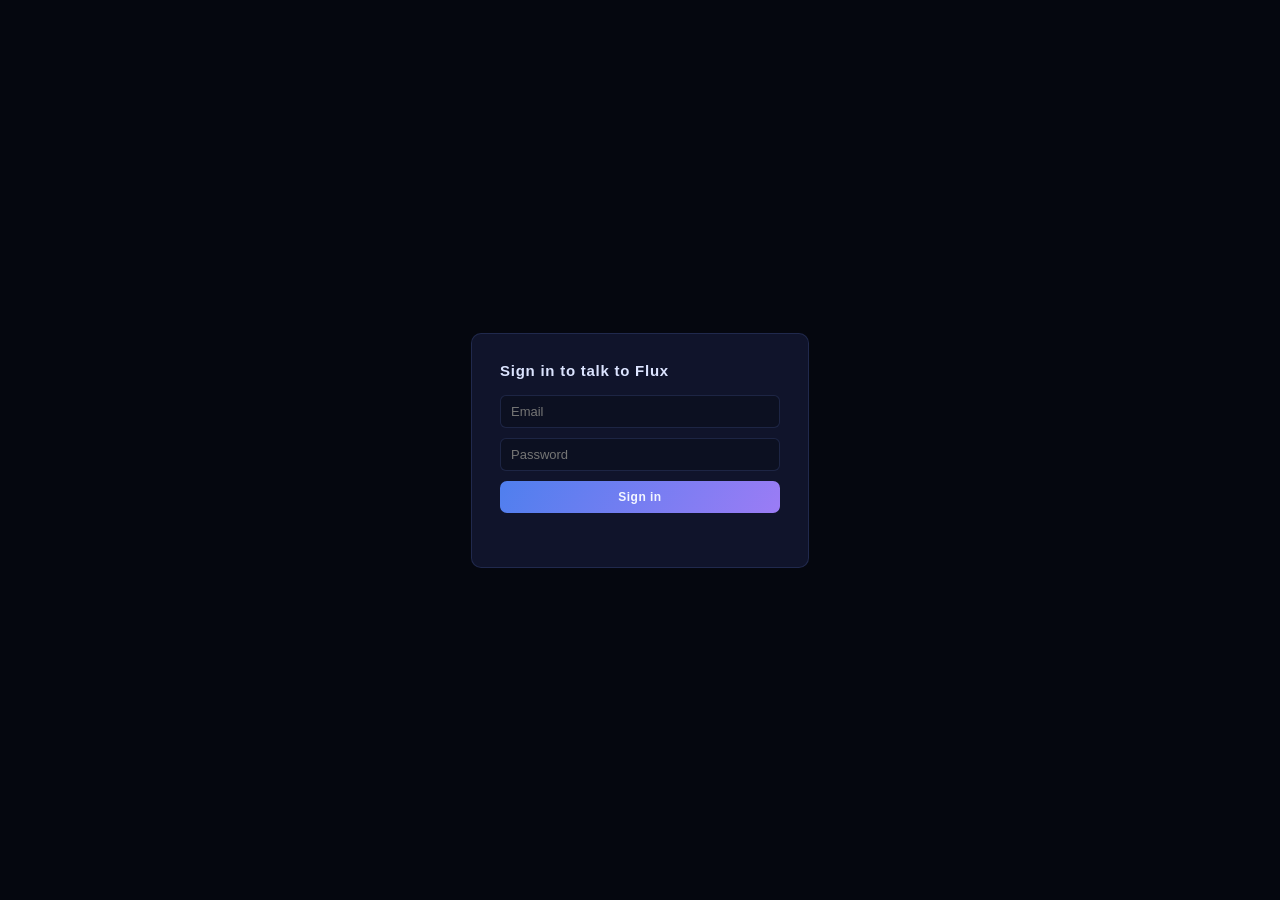
==== index.html @ c89349c3 "Add initial HTML structure for sign-in page" ====
<!DOCTYPE html>
<html lang="en">
<head>
<meta charset="UTF-8" />
<meta name="viewport" content="width=device-width, initial-scale=1.0" />
<title>Flux — quick test</title>
<link rel="stylesheet" href="style.css" />
<style>
  /* Minimal styling just for the sign-in step — Flux's own window.css
     takes over once you're signed in and it mounts. */
  body { margin: 0; height: 100vh; background: #05070f; font-family: -apple-system, "Segoe UI", sans-serif; }
  #signin-screen {
    height: 100vh; display: flex; align-items: center; justify-content: center;
  }
  #signin-box {
    background: #10142b; border: 1px solid rgba(120,150,255,0.16); border-radius: 10px;
    padding: 28px; width: 280px; color: #dce4ff;
  }
  #signin-box h2 { margin: 0 0 16px; font-size: 15px; letter-spacing: 0.05em; }
  #signin-box input {
    width: 100%; box-sizing: border-box; margin-bottom: 10px; padding: 8px 10px;
    background: rgba(10,14,28,0.6); border: 1px solid rgba(120,150,255,0.16);
    border-radius: 6px; color: #dce4ff; font-size: 13px;
  }
  #signin-box button {
    width: 100%; padding: 9px; border: none; border-radius: 7px; cursor: pointer;
    background: linear-gradient(120deg, #4f7fee, #9b7cf5); color: #f4f7ff;
    font-weight: 600; letter-spacing: 0.04em; font-size: 12px;
  }
  #signin-error { color: #f2a9a9; font-size: 12px; margin-top: 10px; min-height: 16px; }
  #flux-mount { height: 100vh; display: none; }
</style>
</head>
<body>

  <!--
    This is a QUICK TEST HARNESS, not part of the real SinkOS integration.
    It exists purely so you can sign in with your real SinkOS account and
    talk to Flux directly in a browser, before it's wired into the actual
    SinkOS app registry/desktop.

    It signs in using the same Supabase project your other SinkOS modules
    use, then mounts FluxApp exactly the way SinkOS eventually will —
    FluxApp's default getAuthToken() reads window.sb.auth.getSession()
    automatically, so no special wiring is needed here beyond setting
    window.sb before calling flux.mount().
  -->

  <div id="signin-screen">
    <div id="signin-box">
      <h2>Sign in to talk to Flux</h2>
      <input type="email" id="email" placeholder="Email" autocomplete="username" />
      <input type="password" id="password" placeholder="Password" autocomplete="current-password" />
      <button id="signin-btn">Sign in</button>
      <div id="signin-error"></div>
    </div>
  </div>

  <div id="flux-mount"></div>

  <script type="module">
    import { createClient } from "https://esm.sh/@supabase/supabase-js@2";
    import { FluxApp } from "./flux.js";

    // Same Supabase project every other SinkOS module already talks to.
    const SUPABASE_URL = "https://okknkixdbjsnqrwlfgzn.supabase.co";
    const SUPABASE_ANON_KEY = "eyJhbGciOiJIUzI1NiIsInR5cCI6IkpXVCJ9.eyJpc3MiOiJzdXBhYmFzZSIsInJlZiI6Im9ra25raXhkYmpzbnFyd2xmZ3puIiwicm9sZSI6ImFub24iLCJpYXQiOjE3ODI1NzgwNzQsImV4cCI6MjA5ODE1NDA3NH0.L2QDUnez8KjIM8yg9cB9cs-tTq6nedk3CCpuJBjWBEg";

    const sb = createClient(SUPABASE_URL, SUPABASE_ANON_KEY);
    window.sb = sb; // FluxApp's default getAuthToken() reads this

    const signinScreen = document.getElementById("signin-screen");
    const fluxMount = document.getElementById("flux-mount");
    const errorEl = document.getElementById("signin-error");

    async function mountFlux() {
      signinScreen.style.display = "none";
      fluxMount.style.display = "block";
      const flux = new FluxApp({
        mountEl: fluxMount,
        apiBaseUrl: "http://localhost:5001",
      });
      await flux.mount();
      window.flux = flux; // handy for poking at from devtools
    }

    // Already signed in from a previous visit (session persists via
    // localStorage)? Skip the form entirely.
    const { data: { session } } = await sb.auth.getSession();
    if (session) {
      mountFlux();
    }

    document.getElementById("signin-btn").addEventListener("click", async () => {
      errorEl.textContent = "";
      const email = document.getElementById("email").value.trim();
      const password = document.getElementById("password").value;
      const { error } = await sb.auth.signInWithPassword({ email, password });
      if (error) {
        errorEl.textContent = error.message;
        return;
      }
      mountFlux();
    });
  </script>
</body>
</html>
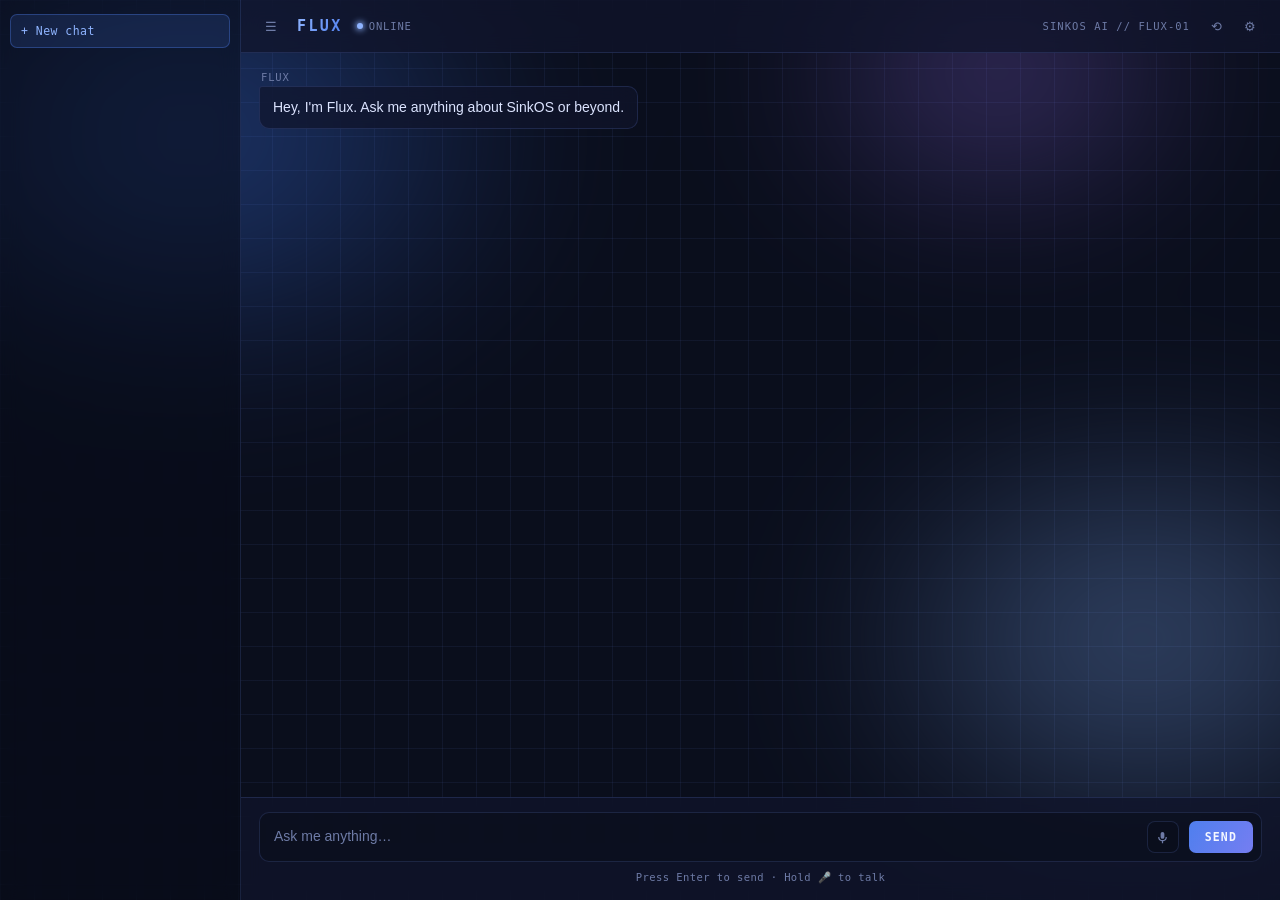
==== commit b3abea09: "Update title and restructure HTML layout" ====
--- a/index.html
+++ b/index.html
@@ -3,105 +3,87 @@
 <head>
 <meta charset="UTF-8" />
 <meta name="viewport" content="width=device-width, initial-scale=1.0" />
-<title>Flux — quick test</title>
+<title>Flux — SinkOS</title>
 <link rel="stylesheet" href="style.css" />
-<style>
-  /* Minimal styling just for the sign-in step — Flux's own window.css
-     takes over once you're signed in and it mounts. */
-  body { margin: 0; height: 100vh; background: #05070f; font-family: -apple-system, "Segoe UI", sans-serif; }
-  #signin-screen {
-    height: 100vh; display: flex; align-items: center; justify-content: center;
-  }
-  #signin-box {
-    background: #10142b; border: 1px solid rgba(120,150,255,0.16); border-radius: 10px;
-    padding: 28px; width: 280px; color: #dce4ff;
-  }
-  #signin-box h2 { margin: 0 0 16px; font-size: 15px; letter-spacing: 0.05em; }
-  #signin-box input {
-    width: 100%; box-sizing: border-box; margin-bottom: 10px; padding: 8px 10px;
-    background: rgba(10,14,28,0.6); border: 1px solid rgba(120,150,255,0.16);
-    border-radius: 6px; color: #dce4ff; font-size: 13px;
-  }
-  #signin-box button {
-    width: 100%; padding: 9px; border: none; border-radius: 7px; cursor: pointer;
-    background: linear-gradient(120deg, #4f7fee, #9b7cf5); color: #f4f7ff;
-    font-weight: 600; letter-spacing: 0.04em; font-size: 12px;
-  }
-  #signin-error { color: #f2a9a9; font-size: 12px; margin-top: 10px; min-height: 16px; }
-  #flux-mount { height: 100vh; display: none; }
-</style>
 </head>
 <body>
 
   <!--
-    This is a QUICK TEST HARNESS, not part of the real SinkOS integration.
-    It exists purely so you can sign in with your real SinkOS account and
-    talk to Flux directly in a browser, before it's wired into the actual
-    SinkOS app registry/desktop.
-
-    It signs in using the same Supabase project your other SinkOS modules
-    use, then mounts FluxApp exactly the way SinkOS eventually will —
-    FluxApp's default getAuthToken() reads window.sb.auth.getSession()
-    automatically, so no special wiring is needed here beyond setting
-    window.sb before calling flux.mount().
+    This file works two ways:
+    1. Opened directly in a browser -> it self-mounts into #flux-standalone-mount
+       below, so you get a live, styled preview of the app.
+    2. Fetched by flux.js from inside SinkOS -> only the <template> contents
+       are cloned out and injected into whatever window container SinkOS gives it.
+    Either way, style.css and flux.js must sit alongside this file.
   -->
 
-  <div id="signin-screen">
-    <div id="signin-box">
-      <h2>Sign in to talk to Flux</h2>
-      <input type="email" id="email" placeholder="Email" autocomplete="username" />
-      <input type="password" id="password" placeholder="Password" autocomplete="current-password" />
-      <button id="signin-btn">Sign in</button>
-      <div id="signin-error"></div>
+  <div id="flux-standalone-mount" class="flux-standalone-mount"></div>
+
+  <template id="flux-window-template">
+    <div class="flux-window" id="flux-window">
+      <div class="flux-grid" aria-hidden="true"></div>
+      <div class="flux-aurora" aria-hidden="true"></div>
+
+      <aside class="flux-sidebar" id="flux-sidebar">
+        <button class="flux-new-chat-btn" id="flux-new-chat-btn">+ New chat</button>
+        <div class="flux-conversation-list" id="flux-conversation-list">
+          <!-- conversation items injected by flux.js -->
+        </div>
+      </aside>
+
+      <div class="flux-main">
+        <header class="flux-titlebar">
+          <div class="flux-titlebar-left">
+            <button class="flux-icon-btn flux-sidebar-toggle" id="flux-sidebar-toggle" title="Toggle chat history">☰</button>
+            <span class="flux-title">FLUX</span>
+            <span class="flux-status"><span class="flux-status-dot"></span>ONLINE</span>
+          </div>
+          <div class="flux-titlebar-right">
+            <span class="flux-tag">SINKOS AI // FLUX-01</span>
+            <button class="flux-icon-btn" id="flux-clear-btn" title="Clear this conversation">⟲</button>
+            <button class="flux-icon-btn" id="flux-settings-btn" title="Settings">⚙</button>
+          </div>
+        </header>
+
+        <div class="flux-body">
+          <div class="flux-messages" id="flux-messages">
+            <div class="flux-msg flux-msg-assistant">
+              <div class="flux-msg-role">Flux</div>
+              <div class="flux-msg-content">Hey, I'm Flux. Ask me anything about SinkOS or beyond.</div>
+            </div>
+          </div>
+
+          <form class="flux-input-bar" id="flux-input-form">
+            <div class="flux-input-row">
+              <textarea
+                id="flux-input"
+                class="flux-input"
+                placeholder="Ask me anything…"
+                rows="1"
+              ></textarea>
+              <button type="button" class="flux-mic-btn" id="flux-mic-btn" title="Hold to talk">
+                <svg viewBox="0 0 24 24" width="15" height="15" fill="currentColor" aria-hidden="true">
+                  <path d="M12 14a3 3 0 0 0 3-3V6a3 3 0 0 0-6 0v5a3 3 0 0 0 3 3zm5-3a5 5 0 0 1-10 0H5a7 7 0 0 0 6 6.92V21h2v-3.08A7 7 0 0 0 19 11h-2z"/>
+                </svg>
+              </button>
+              <button type="submit" class="flux-send-btn" id="flux-send-btn">SEND</button>
+            </div>
+            <div class="flux-input-hint" id="flux-input-hint">Press Enter to send · Hold 🎤 to talk</div>
+          </form>
+        </div>
+      </div>
+
+      <!-- Settings panel (hidden by default) -->
+      <div class="flux-settings-panel" id="flux-settings-panel" hidden>
+        <h3>Flux Settings</h3>
+        <label for="flux-api-base">Backend URL</label>
+        <input type="text" id="flux-api-base" placeholder="http://localhost:5001" />
+        <button id="flux-settings-save">Save</button>
+        <button id="flux-settings-close">Close</button>
+      </div>
     </div>
-  </div>
+  </template>
 
-  <div id="flux-mount"></div>
-
-  <script type="module">
-    import { createClient } from "https://esm.sh/@supabase/supabase-js@2";
-    import { FluxApp } from "./flux.js";
-
-    // Same Supabase project every other SinkOS module already talks to.
-    const SUPABASE_URL = "https://okknkixdbjsnqrwlfgzn.supabase.co";
-    const SUPABASE_ANON_KEY = "eyJhbGciOiJIUzI1NiIsInR5cCI6IkpXVCJ9.eyJpc3MiOiJzdXBhYmFzZSIsInJlZiI6Im9ra25raXhkYmpzbnFyd2xmZ3puIiwicm9sZSI6ImFub24iLCJpYXQiOjE3ODI1NzgwNzQsImV4cCI6MjA5ODE1NDA3NH0.L2QDUnez8KjIM8yg9cB9cs-tTq6nedk3CCpuJBjWBEg";
-
-    const sb = createClient(SUPABASE_URL, SUPABASE_ANON_KEY);
-    window.sb = sb; // FluxApp's default getAuthToken() reads this
-
-    const signinScreen = document.getElementById("signin-screen");
-    const fluxMount = document.getElementById("flux-mount");
-    const errorEl = document.getElementById("signin-error");
-
-    async function mountFlux() {
-      signinScreen.style.display = "none";
-      fluxMount.style.display = "block";
-      const flux = new FluxApp({
-        mountEl: fluxMount,
-        apiBaseUrl: "http://localhost:5001",
-      });
-      await flux.mount();
-      window.flux = flux; // handy for poking at from devtools
-    }
-
-    // Already signed in from a previous visit (session persists via
-    // localStorage)? Skip the form entirely.
-    const { data: { session } } = await sb.auth.getSession();
-    if (session) {
-      mountFlux();
-    }
-
-    document.getElementById("signin-btn").addEventListener("click", async () => {
-      errorEl.textContent = "";
-      const email = document.getElementById("email").value.trim();
-      const password = document.getElementById("password").value;
-      const { error } = await sb.auth.signInWithPassword({ email, password });
-      if (error) {
-        errorEl.textContent = error.message;
-        return;
-      }
-      mountFlux();
-    });
-  </script>
+  <script type="module" src="flux.js"></script>
 </body>
 </html>
--- a/style.css
+++ b/style.css
@@ -0,0 +1,566 @@
+/*
+  Flux — SinkOS AI Assistant
+  Design tokens:
+    --flux-bg           #0A0E1C  deep navy canvas
+    --flux-surface      #10142B  panel surface (titlebar / input bar)
+    --flux-border       rgba(120,150,255,0.16)  hairline borders
+    --flux-text         #DCE4FF  primary text
+    --flux-text-dim     #6E7BA6  secondary text
+    --flux-blue         #4F7FEE  primary accent (from reference)
+    --flux-blue-light   #8FB4FF  lighter blue for gradients/highlights
+    --flux-purple       #9B7CF5  light purple hint, used sparingly
+  Type: ui-monospace throughout the chrome (titlebar, tags, hints) for the
+  terminal/OS feel; Inter for message content, which is what's actually read.
+  Signature: a faint animated grid (nod to the reference image) plus a
+  slow-drifting blue field with a single small purple bloom — motion +
+  a mostly-blue palette with one hint of violet, rather than a static logo.
+*/
+
+.flux-standalone-mount {
+  display: flex;
+  height: 100vh;
+  width: 100vw;
+}
+
+html, body {
+  margin: 0;
+  height: 100%;
+  background: #05070f;
+}
+
+.flux-standalone-mount .flux-window {
+  width: 100%;
+  height: 100%;
+  border-radius: 0;
+  border: none;
+  box-shadow: none;
+}
+
+/* ---------- Flux window ---------- */
+
+.flux-window {
+  --flux-bg: #0a0e1c;
+  --flux-surface: #10142b;
+  --flux-border: rgba(120, 150, 255, 0.16);
+  --flux-text: #dce4ff;
+  --flux-text-dim: #6e7ba6;
+  --flux-blue: #4f7fee;
+  --flux-blue-light: #8fb4ff;
+  --flux-purple: #9b7cf5;
+  --flux-user-bg: rgba(79, 127, 238, 0.16);
+
+  display: flex;
+  flex-direction: row;
+  width: 100%;
+  height: 100%;
+  min-height: 420px;
+  background: var(--flux-bg);
+  color: var(--flux-text);
+  font-family: "Inter", -apple-system, BlinkMacSystemFont, "Segoe UI", sans-serif;
+  border-radius: 10px;
+  overflow: hidden;
+  border: 1px solid var(--flux-border);
+  position: relative;
+  isolation: isolate;
+}
+
+/* ---------- Sidebar (conversation history) ---------- */
+
+.flux-sidebar {
+  width: 220px;
+  flex-shrink: 0;
+  display: flex;
+  flex-direction: column;
+  gap: 10px;
+  padding: 14px 10px;
+  background: rgba(8, 11, 24, 0.55);
+  border-right: 1px solid var(--flux-border);
+  backdrop-filter: blur(10px);
+  transition: margin-left 0.2s ease, opacity 0.2s ease;
+  overflow-y: auto;
+}
+
+.flux-window.flux-sidebar-collapsed .flux-sidebar {
+  margin-left: -220px;
+  opacity: 0;
+  pointer-events: none;
+}
+
+.flux-new-chat-btn {
+  flex-shrink: 0;
+  background: rgba(79, 127, 238, 0.14);
+  border: 1px solid rgba(79, 127, 238, 0.35);
+  color: var(--flux-blue-light);
+  font-family: ui-monospace, "JetBrains Mono", monospace;
+  font-size: 11.5px;
+  letter-spacing: 0.04em;
+  padding: 9px 10px;
+  border-radius: 7px;
+  cursor: pointer;
+  text-align: left;
+  transition: background 0.15s ease;
+}
+
+.flux-new-chat-btn:hover {
+  background: rgba(79, 127, 238, 0.24);
+}
+
+.flux-conversation-list {
+  display: flex;
+  flex-direction: column;
+  gap: 3px;
+  overflow-y: auto;
+}
+
+.flux-conversation-item {
+  display: flex;
+  align-items: center;
+  gap: 6px;
+  padding: 8px 9px;
+  border-radius: 7px;
+  cursor: pointer;
+  color: var(--flux-text-dim);
+  font-size: 12.5px;
+  transition: background 0.15s ease, color 0.15s ease;
+}
+
+.flux-conversation-item:hover {
+  background: rgba(120, 150, 255, 0.08);
+  color: var(--flux-text);
+}
+
+.flux-conversation-item.flux-active {
+  background: rgba(79, 127, 238, 0.16);
+  color: var(--flux-text);
+}
+
+.flux-conversation-title {
+  flex: 1;
+  overflow: hidden;
+  text-overflow: ellipsis;
+  white-space: nowrap;
+}
+
+.flux-conversation-delete {
+  flex-shrink: 0;
+  background: transparent;
+  border: none;
+  color: var(--flux-text-dim);
+  font-size: 12px;
+  cursor: pointer;
+  opacity: 0;
+  padding: 2px 4px;
+  border-radius: 4px;
+}
+
+.flux-conversation-item:hover .flux-conversation-delete {
+  opacity: 1;
+}
+
+.flux-conversation-delete:hover {
+  color: #f2a9a9;
+  background: rgba(242, 169, 169, 0.12);
+}
+
+/* ---------- Main content column ---------- */
+
+.flux-main {
+  flex: 1;
+  min-width: 0;
+  display: flex;
+  flex-direction: column;
+}
+
+/* Faint graph-paper grid, echoing the reference image's backdrop */
+.flux-grid {
+  position: absolute;
+  inset: 0;
+  z-index: -2;
+  background-image:
+    linear-gradient(rgba(120, 150, 255, 0.07) 1px, transparent 1px),
+    linear-gradient(90deg, rgba(120, 150, 255, 0.07) 1px, transparent 1px);
+  background-size: 34px 34px;
+  animation: flux-grid-drift 40s linear infinite;
+}
+
+@keyframes flux-grid-drift {
+  0%   { background-position: 0 0, 0 0; }
+  100% { background-position: 0 -340px, -340px 0; }
+}
+
+/* The signature field: mostly blue, one small purple bloom — flow made
+   literal without being a static mark. Sits behind the grid's glow, above
+   the plain background. */
+.flux-aurora {
+  position: absolute;
+  inset: -20%;
+  z-index: -1;
+  filter: blur(80px) saturate(130%);
+  opacity: 0.4;
+  background:
+    radial-gradient(30% 30% at 25% 25%, var(--flux-blue) 0%, transparent 70%),
+    radial-gradient(26% 26% at 78% 65%, var(--flux-blue-light) 0%, transparent 70%),
+    radial-gradient(18% 18% at 70% 20%, var(--flux-purple) 0%, transparent 70%);
+  animation: flux-aurora-drift 24s ease-in-out infinite;
+}
+
+@keyframes flux-aurora-drift {
+  0%   { transform: translate(0%, 0%) scale(1); }
+  50%  { transform: translate(-3%, 3%) scale(1.06); }
+  100% { transform: translate(0%, 0%) scale(1); }
+}
+
+@media (prefers-reduced-motion: reduce) {
+  .flux-grid, .flux-aurora { animation: none; }
+}
+
+/* ---------- Titlebar ---------- */
+
+.flux-titlebar {
+  display: flex;
+  align-items: center;
+  justify-content: space-between;
+  padding: 14px 18px;
+  background: rgba(16, 20, 43, 0.75);
+  backdrop-filter: blur(10px);
+  border-bottom: 1px solid var(--flux-border);
+  font-family: ui-monospace, "JetBrains Mono", "SFMono-Regular", Menlo, monospace;
+  user-select: none;
+}
+
+.flux-titlebar-left {
+  display: flex;
+  align-items: center;
+  gap: 14px;
+}
+
+.flux-title {
+  font-size: 15px;
+  font-weight: 700;
+  letter-spacing: 0.16em;
+  background: linear-gradient(120deg, var(--flux-blue-light), var(--flux-blue));
+  -webkit-background-clip: text;
+  background-clip: text;
+  color: transparent;
+}
+
+.flux-status {
+  display: flex;
+  align-items: center;
+  gap: 6px;
+  font-size: 10.5px;
+  letter-spacing: 0.08em;
+  color: var(--flux-text-dim);
+  text-transform: uppercase;
+}
+
+.flux-status-dot {
+  width: 6px;
+  height: 6px;
+  border-radius: 50%;
+  background: var(--flux-blue-light);
+  box-shadow: 0 0 6px 1px var(--flux-blue-light);
+  animation: flux-status-pulse 2.4s ease-in-out infinite;
+}
+
+@keyframes flux-status-pulse {
+  0%, 100% { opacity: 1; }
+  50%      { opacity: 0.4; }
+}
+
+.flux-tag {
+  font-size: 10.5px;
+  letter-spacing: 0.1em;
+  color: var(--flux-text-dim);
+  text-transform: uppercase;
+  margin-right: 4px;
+}
+
+.flux-titlebar-right {
+  display: flex;
+  align-items: center;
+  gap: 10px;
+}
+
+.flux-icon-btn {
+  background: transparent;
+  border: none;
+  color: var(--flux-text-dim);
+  font-size: 13px;
+  width: 24px;
+  height: 24px;
+  border-radius: 6px;
+  cursor: pointer;
+  display: flex;
+  align-items: center;
+  justify-content: center;
+  transition: background 0.15s ease, color 0.15s ease;
+}
+
+.flux-icon-btn:hover {
+  background: rgba(120, 150, 255, 0.12);
+  color: var(--flux-text);
+}
+
+.flux-icon-btn:focus-visible,
+.flux-send-btn:focus-visible,
+.flux-input:focus-visible {
+  outline: 2px solid var(--flux-blue-light);
+  outline-offset: 2px;
+}
+
+/* ---------- Body / messages ---------- */
+
+.flux-body {
+  flex: 1;
+  display: flex;
+  flex-direction: column;
+  min-height: 0;
+}
+
+.flux-messages {
+  flex: 1;
+  overflow-y: auto;
+  padding: 18px;
+  display: flex;
+  flex-direction: column;
+  gap: 14px;
+}
+
+.flux-messages::-webkit-scrollbar {
+  width: 8px;
+}
+.flux-messages::-webkit-scrollbar-thumb {
+  background: var(--flux-border);
+  border-radius: 4px;
+}
+
+.flux-msg {
+  max-width: 82%;
+  display: flex;
+  flex-direction: column;
+  gap: 3px;
+}
+
+.flux-msg-assistant {
+  align-self: flex-start;
+}
+
+.flux-msg-user {
+  align-self: flex-end;
+}
+
+.flux-msg-role {
+  font-family: ui-monospace, "JetBrains Mono", monospace;
+  font-size: 10.5px;
+  color: var(--flux-text-dim);
+  text-transform: uppercase;
+  letter-spacing: 0.08em;
+  padding: 0 2px;
+}
+
+.flux-msg-content {
+  font-size: 14px;
+  line-height: 1.5;
+  padding: 10px 13px;
+  border-radius: 10px;
+  white-space: pre-wrap;
+  word-break: break-word;
+}
+
+.flux-msg-assistant .flux-msg-content {
+  background: rgba(16, 20, 43, 0.7);
+  backdrop-filter: blur(14px);
+  border: 1px solid var(--flux-border);
+  border-top-left-radius: 3px;
+}
+
+.flux-msg-user .flux-msg-content {
+  background: var(--flux-user-bg);
+  border: 1px solid rgba(79, 127, 238, 0.3);
+  border-top-right-radius: 3px;
+}
+
+.flux-msg-content.flux-error {
+  border-color: #7f3b3b;
+  color: #f2a9a9;
+}
+
+.flux-msg-content.flux-thinking {
+  color: var(--flux-text-dim);
+  font-style: italic;
+}
+
+/* ---------- Input bar ---------- */
+
+.flux-input-bar {
+  padding: 14px 18px 16px;
+  border-top: 1px solid var(--flux-border);
+  background: rgba(16, 20, 43, 0.75);
+  backdrop-filter: blur(10px);
+}
+
+.flux-input-row {
+  display: flex;
+  align-items: flex-end;
+  gap: 10px;
+  background: rgba(10, 14, 28, 0.6);
+  border: 1px solid var(--flux-border);
+  border-radius: 10px;
+  padding: 8px 8px 8px 14px;
+}
+
+.flux-input {
+  flex: 1;
+  resize: none;
+  background: transparent;
+  border: none;
+  color: var(--flux-text);
+  padding: 6px 0;
+  font-size: 14px;
+  font-family: inherit;
+  line-height: 1.4;
+  max-height: 140px;
+}
+
+.flux-input:focus-visible {
+  outline: none;
+}
+
+.flux-input::placeholder {
+  color: var(--flux-text-dim);
+}
+
+.flux-send-btn {
+  flex-shrink: 0;
+  border: none;
+  cursor: pointer;
+  background: linear-gradient(120deg, var(--flux-blue), var(--flux-purple));
+  background-size: 200% 200%;
+  color: #f4f7ff;
+  font-family: ui-monospace, "JetBrains Mono", monospace;
+  font-size: 11.5px;
+  font-weight: 700;
+  letter-spacing: 0.1em;
+  padding: 9px 16px;
+  border-radius: 7px;
+  transition: background-position 0.4s ease, opacity 0.15s ease;
+}
+
+.flux-send-btn:hover {
+  background-position: 100% 50%;
+}
+
+.flux-send-btn:disabled {
+  opacity: 0.45;
+  cursor: not-allowed;
+}
+
+.flux-mic-btn {
+  flex-shrink: 0;
+  width: 32px;
+  height: 32px;
+  border-radius: 8px;
+  border: 1px solid var(--flux-border);
+  background: rgba(10, 14, 28, 0.6);
+  color: var(--flux-text-dim);
+  display: flex;
+  align-items: center;
+  justify-content: center;
+  cursor: pointer;
+  user-select: none;
+  touch-action: none; /* stop touchscreens from scrolling while held */
+  transition: background 0.15s ease, color 0.15s ease, box-shadow 0.2s ease;
+}
+
+.flux-mic-btn:hover {
+  color: var(--flux-text);
+  border-color: var(--flux-blue-light);
+}
+
+.flux-mic-btn[hidden] {
+  display: none;
+}
+
+.flux-mic-btn.flux-mic-listening {
+  color: #f4f7ff;
+  border-color: transparent;
+  background: linear-gradient(120deg, var(--flux-blue), var(--flux-purple));
+  animation: flux-mic-pulse 1.1s ease-in-out infinite;
+}
+
+@keyframes flux-mic-pulse {
+  0%, 100% { box-shadow: 0 0 0 0 rgba(155, 124, 245, 0.4); }
+  50%      { box-shadow: 0 0 0 7px rgba(155, 124, 245, 0); }
+}
+
+@media (prefers-reduced-motion: reduce) {
+  .flux-mic-btn.flux-mic-listening { animation: none; }
+}
+
+.flux-input-hint {
+  text-align: center;
+  font-size: 10.5px;
+  color: var(--flux-text-dim);
+  letter-spacing: 0.04em;
+  margin-top: 9px;
+  font-family: ui-monospace, "JetBrains Mono", monospace;
+}
+
+/* ---------- Settings panel ---------- */
+
+.flux-settings-panel {
+  position: absolute;
+  top: 54px;
+  right: 14px;
+  width: 240px;
+  background: rgba(16, 20, 43, 0.95);
+  backdrop-filter: blur(14px);
+  border: 1px solid var(--flux-border);
+  border-radius: 10px;
+  padding: 14px;
+  box-shadow: 0 12px 28px rgba(0, 0, 0, 0.5);
+  z-index: 10;
+}
+
+.flux-settings-panel h3 {
+  margin: 0 0 10px;
+  font-size: 13px;
+  font-weight: 600;
+  font-family: ui-monospace, "JetBrains Mono", monospace;
+  letter-spacing: 0.04em;
+}
+
+.flux-settings-panel label {
+  display: block;
+  font-size: 11px;
+  color: var(--flux-text-dim);
+  margin-bottom: 4px;
+}
+
+.flux-settings-panel input {
+  width: 100%;
+  box-sizing: border-box;
+  background: rgba(10, 14, 28, 0.6);
+  border: 1px solid var(--flux-border);
+  color: var(--flux-text);
+  border-radius: 6px;
+  padding: 7px 9px;
+  font-size: 12.5px;
+  margin-bottom: 10px;
+}
+
+.flux-settings-panel button {
+  font-size: 12px;
+  padding: 6px 10px;
+  border-radius: 6px;
+  border: 1px solid var(--flux-border);
+  background: rgba(10, 14, 28, 0.6);
+  color: var(--flux-text);
+  cursor: pointer;
+  margin-right: 6px;
+}
+
+.flux-settings-panel button:hover {
+  border-color: var(--flux-blue-light);
+}
